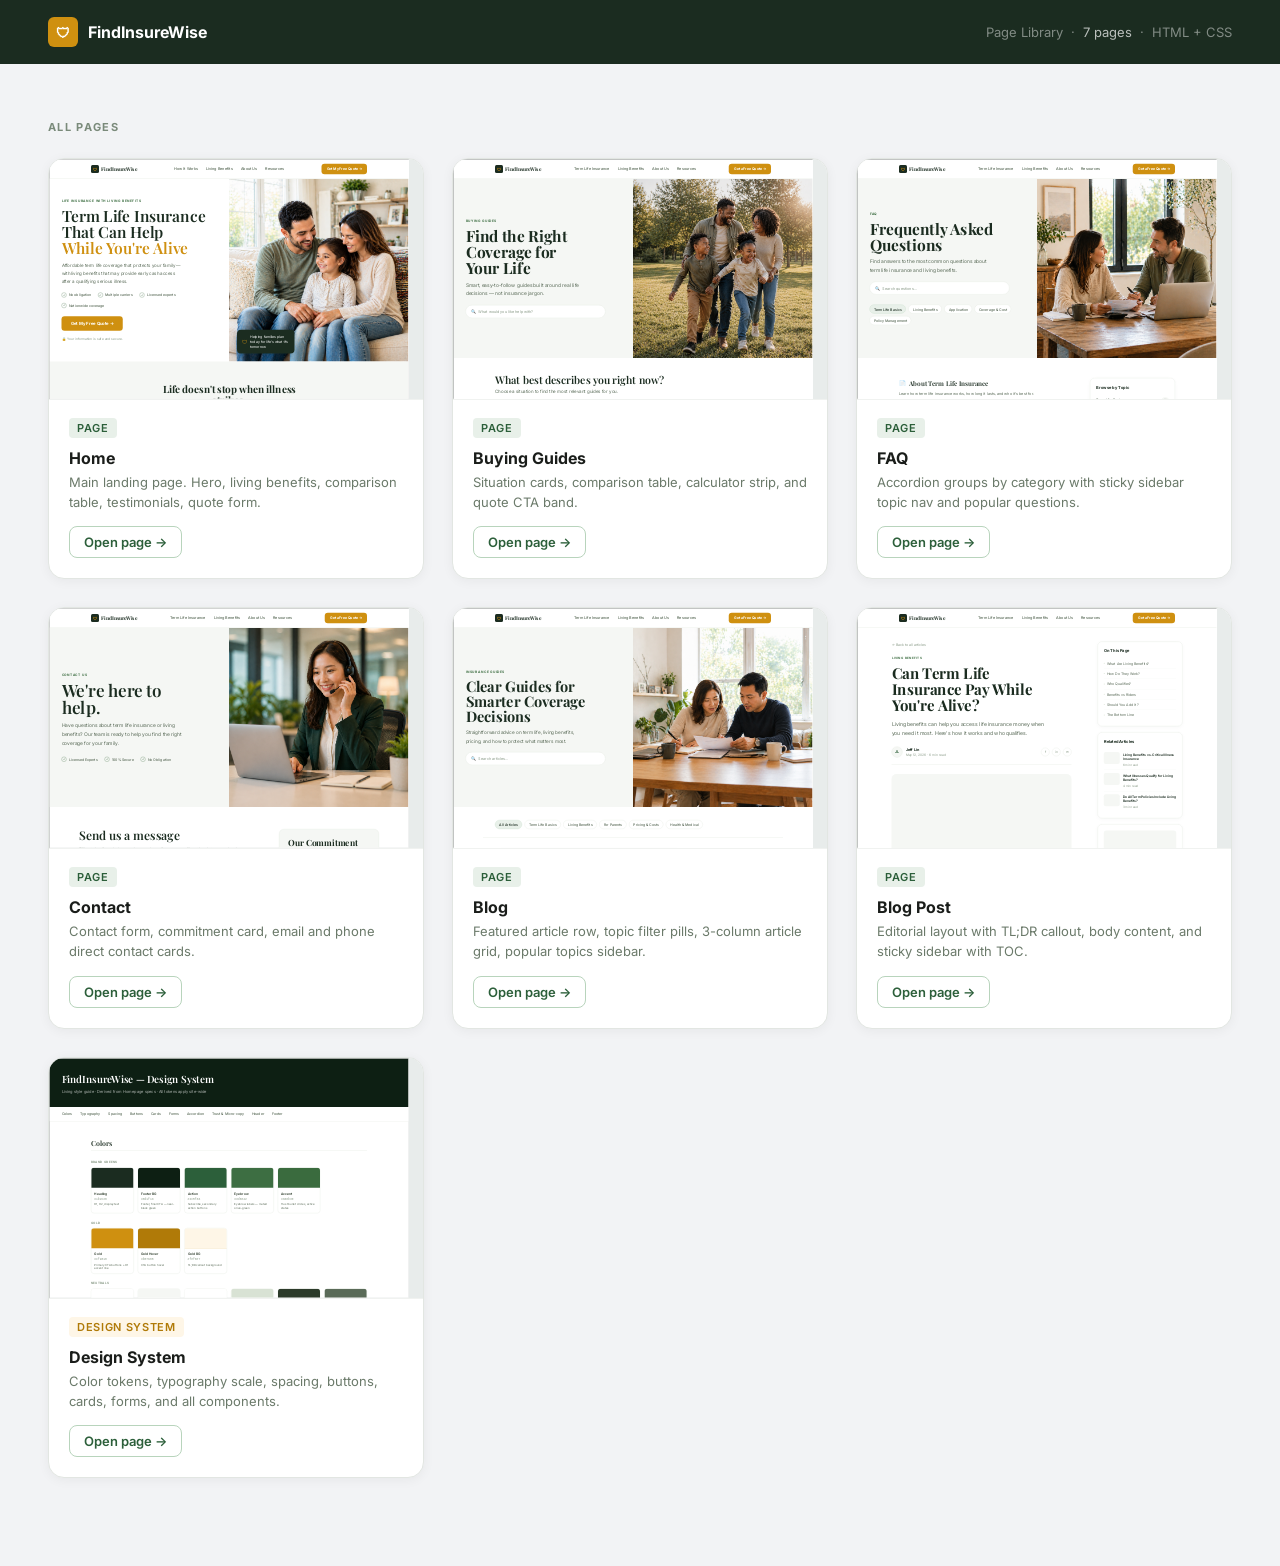
==== index.html @ 98061416 "Add HTML pages, portfolio index, and reorganize repo structure - Add 6 HTML pages (home, contact, fa" ====
<!DOCTYPE html>
<html lang="en">
<head>
  <meta charset="UTF-8" />
  <meta name="viewport" content="width=device-width, initial-scale=1.0" />
  <title>FindInsureWise — Page Library</title>
  <link rel="preconnect" href="https://fonts.googleapis.com" />
  <link href="https://fonts.googleapis.com/css2?family=Inter:wght@400;500;600;700&display=swap" rel="stylesheet" />
  <style>
    *, *::before, *::after { box-sizing: border-box; margin: 0; padding: 0; }
    body {
      font-family: "Inter", system-ui, sans-serif;
      background: #f2f3f5;
      color: #1a1d1a;
      min-height: 100vh;
      -webkit-font-smoothing: antialiased;
    }
    a { color: inherit; text-decoration: none; }

    /* ── Top bar ── */
    .topbar {
      background: #1b2c20;
      color: #fff;
      padding: 0 48px;
      height: 64px;
      display: flex;
      align-items: center;
      justify-content: space-between;
      position: sticky;
      top: 0;
      z-index: 100;
    }
    .topbar-brand {
      display: flex;
      align-items: center;
      gap: 10px;
      font-weight: 700;
      font-size: 16px;
    }
    .topbar-icon {
      width: 30px; height: 30px;
      background: #cf9010;
      border-radius: 6px;
      display: flex; align-items: center; justify-content: center;
      font-size: 14px;
    }
    .topbar-meta {
      font-size: 13px;
      color: rgba(255,255,255,0.45);
    }
    .topbar-meta span {
      color: rgba(255,255,255,0.7);
    }

    /* ── Page content ── */
    .content {
      max-width: 1280px;
      margin: 0 auto;
      padding: 56px 48px 88px;
    }
    .section-label {
      font-size: 11px;
      font-weight: 700;
      letter-spacing: 0.12em;
      text-transform: uppercase;
      color: #7a8a7a;
      margin-bottom: 24px;
    }

    /* ── Card grid ── */
    .grid {
      display: grid;
      grid-template-columns: repeat(3, 1fr);
      gap: 28px;
    }

    /* ── Page card ── */
    .page-card {
      background: #fff;
      border-radius: 16px;
      overflow: hidden;
      border: 1px solid #e2e6e2;
      box-shadow: 0 2px 12px rgba(0,0,0,0.05);
      transition: box-shadow 0.2s, transform 0.2s;
    }
    .page-card:hover {
      box-shadow: 0 8px 28px rgba(0,0,0,0.10);
      transform: translateY(-2px);
    }

    /* ── iframe preview ── */
    .preview-link {
      display: block;
      position: relative;
      overflow: hidden;
      background: #e8eceb;
      height: 240px;
      cursor: pointer;
    }
    .preview-link::after {
      content: 'Open →';
      position: absolute;
      inset: 0;
      display: flex;
      align-items: center;
      justify-content: center;
      background: rgba(27, 44, 32, 0);
      color: #fff;
      font-size: 15px;
      font-weight: 600;
      opacity: 0;
      transition: opacity 0.2s, background 0.2s;
    }
    .preview-link:hover::after {
      opacity: 1;
      background: rgba(27, 44, 32, 0.55);
    }
    .iframe-scaler {
      width: 1440px;
      height: 960px;
      transform: scale(0.25);
      transform-origin: top left;
      pointer-events: none;
    }

    /* ── Card footer ── */
    .card-footer {
      padding: 18px 20px 20px;
      border-top: 1px solid #f0f2f0;
    }
    .card-tags {
      display: flex;
      gap: 6px;
      margin-bottom: 10px;
      flex-wrap: wrap;
    }
    .tag {
      font-size: 11px;
      font-weight: 600;
      letter-spacing: 0.06em;
      text-transform: uppercase;
      padding: 3px 8px;
      border-radius: 4px;
    }
    .tag-page   { background: #e8f0e9; color: #2c5f3a; }
    .tag-system { background: #fef6e7; color: #b07a08; }

    .card-title {
      font-size: 16px;
      font-weight: 700;
      color: #1a1d1a;
      margin-bottom: 4px;
    }
    .card-desc {
      font-size: 13px;
      color: #6b7a6a;
      line-height: 1.55;
      margin-bottom: 14px;
    }
    .card-link {
      display: inline-flex;
      align-items: center;
      gap: 5px;
      font-size: 13px;
      font-weight: 600;
      color: #2c5f3a;
      padding: 7px 14px;
      border: 1.5px solid #b8d4bc;
      border-radius: 8px;
      transition: background 0.15s, border-color 0.15s;
    }
    .card-link:hover {
      background: #e8f0e9;
      border-color: #2c5f3a;
    }
  </style>
</head>
<body>

<!-- ── Top bar ── -->
<header class="topbar">
  <div class="topbar-brand">
    <div class="topbar-icon">🛡</div>
    FindInsureWise
  </div>
  <div class="topbar-meta">Page Library &nbsp;·&nbsp; <span>7 pages</span> &nbsp;·&nbsp; HTML + CSS</div>
</header>

<!-- ── Grid ── -->
<main class="content">
  <div class="section-label">All pages</div>
  <div class="grid">

    <!-- Home -->
    <div class="page-card">
      <a class="preview-link" href="pages/home.html" target="_blank">
        <iframe class="iframe-scaler" src="pages/home.html" scrolling="no" tabindex="-1"></iframe>
      </a>
      <div class="card-footer">
        <div class="card-tags"><span class="tag tag-page">Page</span></div>
        <div class="card-title">Home</div>
        <div class="card-desc">Main landing page. Hero, living benefits, comparison table, testimonials, quote form.</div>
        <a class="card-link" href="pages/home.html" target="_blank">Open page →</a>
      </div>
    </div>

    <!-- Buying Guides -->
    <div class="page-card">
      <a class="preview-link" href="pages/buying-guides.html" target="_blank">
        <iframe class="iframe-scaler" src="pages/buying-guides.html" scrolling="no" tabindex="-1"></iframe>
      </a>
      <div class="card-footer">
        <div class="card-tags"><span class="tag tag-page">Page</span></div>
        <div class="card-title">Buying Guides</div>
        <div class="card-desc">Situation cards, comparison table, calculator strip, and quote CTA band.</div>
        <a class="card-link" href="pages/buying-guides.html" target="_blank">Open page →</a>
      </div>
    </div>

    <!-- FAQ -->
    <div class="page-card">
      <a class="preview-link" href="pages/faq.html" target="_blank">
        <iframe class="iframe-scaler" src="pages/faq.html" scrolling="no" tabindex="-1"></iframe>
      </a>
      <div class="card-footer">
        <div class="card-tags"><span class="tag tag-page">Page</span></div>
        <div class="card-title">FAQ</div>
        <div class="card-desc">Accordion groups by category with sticky sidebar topic nav and popular questions.</div>
        <a class="card-link" href="pages/faq.html" target="_blank">Open page →</a>
      </div>
    </div>

    <!-- Contact -->
    <div class="page-card">
      <a class="preview-link" href="pages/contact.html" target="_blank">
        <iframe class="iframe-scaler" src="pages/contact.html" scrolling="no" tabindex="-1"></iframe>
      </a>
      <div class="card-footer">
        <div class="card-tags"><span class="tag tag-page">Page</span></div>
        <div class="card-title">Contact</div>
        <div class="card-desc">Contact form, commitment card, email and phone direct contact cards.</div>
        <a class="card-link" href="pages/contact.html" target="_blank">Open page →</a>
      </div>
    </div>

    <!-- Blog Landing -->
    <div class="page-card">
      <a class="preview-link" href="pages/blog-landing.html" target="_blank">
        <iframe class="iframe-scaler" src="pages/blog-landing.html" scrolling="no" tabindex="-1"></iframe>
      </a>
      <div class="card-footer">
        <div class="card-tags"><span class="tag tag-page">Page</span></div>
        <div class="card-title">Blog</div>
        <div class="card-desc">Featured article row, topic filter pills, 3-column article grid, popular topics sidebar.</div>
        <a class="card-link" href="pages/blog-landing.html" target="_blank">Open page →</a>
      </div>
    </div>

    <!-- Blog Post -->
    <div class="page-card">
      <a class="preview-link" href="pages/blog-post.html" target="_blank">
        <iframe class="iframe-scaler" src="pages/blog-post.html" scrolling="no" tabindex="-1"></iframe>
      </a>
      <div class="card-footer">
        <div class="card-tags"><span class="tag tag-page">Page</span></div>
        <div class="card-title">Blog Post</div>
        <div class="card-desc">Editorial layout with TL;DR callout, body content, and sticky sidebar with TOC.</div>
        <a class="card-link" href="pages/blog-post.html" target="_blank">Open page →</a>
      </div>
    </div>

    <!-- Design System -->
    <div class="page-card">
      <a class="preview-link" href="design-system/design-system.html" target="_blank">
        <iframe class="iframe-scaler" src="design-system/design-system.html" scrolling="no" tabindex="-1"></iframe>
      </a>
      <div class="card-footer">
        <div class="card-tags"><span class="tag tag-system">Design System</span></div>
        <div class="card-title">Design System</div>
        <div class="card-desc">Color tokens, typography scale, spacing, buttons, cards, forms, and all components.</div>
        <a class="card-link" href="design-system/design-system.html" target="_blank">Open page →</a>
      </div>
    </div>

  </div>
</main>

</body>
</html>
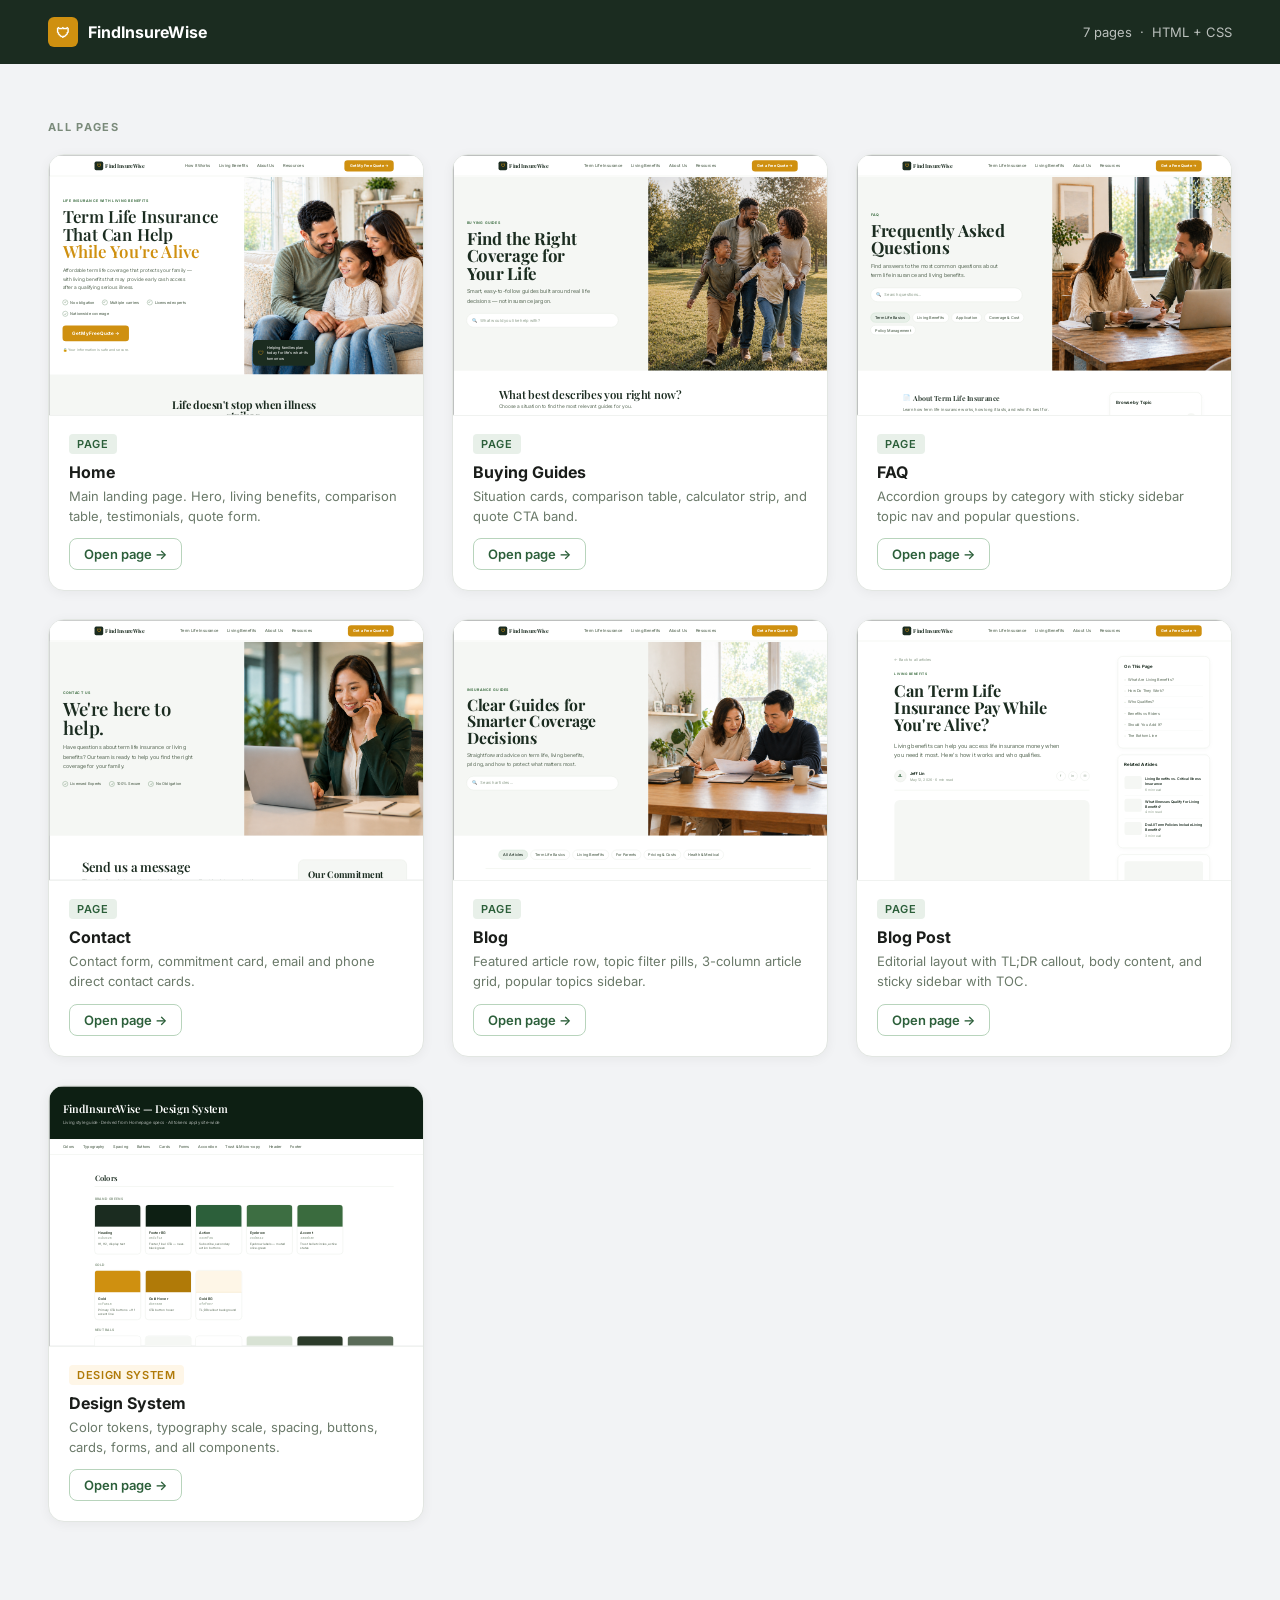
==== commit 7b6a326a: "Make portfolio index responsive and mobile-friendly - Mobile-first grid: 1-col → 2-col (540px) → 3-c" ====
--- a/index.html
+++ b/index.html
@@ -21,82 +21,144 @@
     .topbar {
       background: #1b2c20;
       color: #fff;
-      padding: 0 48px;
-      height: 64px;
+      padding: 0 20px;
+      height: 56px;
       display: flex;
       align-items: center;
       justify-content: space-between;
       position: sticky;
       top: 0;
       z-index: 100;
+      gap: 12px;
     }
     .topbar-brand {
       display: flex;
       align-items: center;
-      gap: 10px;
+      gap: 8px;
       font-weight: 700;
-      font-size: 16px;
+      font-size: 15px;
+      flex-shrink: 0;
     }
     .topbar-icon {
-      width: 30px; height: 30px;
+      width: 28px; height: 28px;
       background: #cf9010;
       border-radius: 6px;
       display: flex; align-items: center; justify-content: center;
-      font-size: 14px;
+      font-size: 13px;
+      flex-shrink: 0;
     }
     .topbar-meta {
-      font-size: 13px;
+      font-size: 12px;
       color: rgba(255,255,255,0.45);
-    }
-    .topbar-meta span {
-      color: rgba(255,255,255,0.7);
+      white-space: nowrap;
+      overflow: hidden;
+      text-overflow: ellipsis;
+    }
+    .topbar-meta span { color: rgba(255,255,255,0.7); }
+    .topbar-meta .sep { display: none; }
+
+    @media (min-width: 480px) {
+      .topbar-meta .sep { display: inline; }
+    }
+
+    @media (min-width: 640px) {
+      .topbar { padding: 0 32px; height: 60px; }
+      .topbar-brand { font-size: 16px; gap: 10px; }
+      .topbar-icon { width: 30px; height: 30px; font-size: 14px; }
+      .topbar-meta { font-size: 13px; }
+    }
+
+    @media (min-width: 1024px) {
+      .topbar { padding: 0 48px; height: 64px; }
     }
 
     /* ── Page content ── */
     .content {
       max-width: 1280px;
       margin: 0 auto;
-      padding: 56px 48px 88px;
-    }
+      padding: 32px 16px 56px;
+    }
+    @media (min-width: 480px)  { .content { padding: 36px 20px 64px; } }
+    @media (min-width: 640px)  { .content { padding: 44px 32px 72px; } }
+    @media (min-width: 1024px) { .content { padding: 56px 48px 88px; } }
+
     .section-label {
       font-size: 11px;
       font-weight: 700;
       letter-spacing: 0.12em;
       text-transform: uppercase;
       color: #7a8a7a;
-      margin-bottom: 24px;
-    }
-
-    /* ── Card grid ── */
+      margin-bottom: 20px;
+    }
+
+    /* ── Card grid — mobile-first ── */
     .grid {
       display: grid;
-      grid-template-columns: repeat(3, 1fr);
-      gap: 28px;
-    }
+      grid-template-columns: 1fr;
+      gap: 16px;
+    }
+    @media (min-width: 540px)  { .grid { grid-template-columns: repeat(2, 1fr); gap: 20px; } }
+    @media (min-width: 1024px) { .grid { grid-template-columns: repeat(3, 1fr); gap: 28px; } }
 
     /* ── Page card ── */
     .page-card {
       background: #fff;
-      border-radius: 16px;
+      border-radius: 14px;
       overflow: hidden;
       border: 1px solid #e2e6e2;
       box-shadow: 0 2px 12px rgba(0,0,0,0.05);
       transition: box-shadow 0.2s, transform 0.2s;
     }
+    @media (min-width: 640px) { .page-card { border-radius: 16px; } }
     .page-card:hover {
       box-shadow: 0 8px 28px rgba(0,0,0,0.10);
       transform: translateY(-2px);
     }
 
-    /* ── iframe preview ── */
+    /* ── iframe preview ──
+       iframe is fixed at 1440×960; CSS transform scales it down to fit
+       wrapper clips to the scaled height and uses overflow:hidden.
+       Scale values are tuned per breakpoint to fill card width.
+    ── */
     .preview-link {
       display: block;
       position: relative;
       overflow: hidden;
       background: #e8eceb;
-      height: 240px;
+      /* mobile: ~(375-32)px card = 343px  →  scale ≈ 343/1440 = 0.238 → height = 960×0.238 = 228px */
+      height: 228px;
       cursor: pointer;
     }
+    .iframe-scaler {
+      width: 1440px;
+      height: 960px;
+      transform: scale(0.238);
+      transform-origin: top left;
+      pointer-events: none;
+    }
+
+    /* 2-col tablet: ~(540-40-20)/2 = 240px → scale 240/1440 = 0.167 → height 160px
+       but at 768px: ~(768-64-20)/2 = 342px → scale 0.238 → height 228px
+       Use a middle value that works across the range */
+    @media (min-width: 540px) {
+      .preview-link  { height: 190px; }
+      .iframe-scaler { transform: scale(0.198); }
+    }
+    @media (min-width: 700px) {
+      .preview-link  { height: 220px; }
+      .iframe-scaler { transform: scale(0.229); }
+    }
+
+    /* 3-col desktop: ~(1280-96-56)/3 = 376px → scale 376/1440 = 0.261 → height 251px */
+    @media (min-width: 1024px) {
+      .preview-link  { height: 251px; }
+      .iframe-scaler { transform: scale(0.261); }
+    }
+    @media (min-width: 1200px) {
+      .preview-link  { height: 260px; }
+      .iframe-scaler { transform: scale(0.271); }
+    }
+
     .preview-link::after {
       content: 'Open →';
       position: absolute;
@@ -115,23 +177,18 @@
       opacity: 1;
       background: rgba(27, 44, 32, 0.55);
     }
-    .iframe-scaler {
-      width: 1440px;
-      height: 960px;
-      transform: scale(0.25);
-      transform-origin: top left;
-      pointer-events: none;
-    }
 
     /* ── Card footer ── */
     .card-footer {
-      padding: 18px 20px 20px;
+      padding: 14px 16px 16px;
       border-top: 1px solid #f0f2f0;
     }
+    @media (min-width: 640px) { .card-footer { padding: 18px 20px 20px; } }
+
     .card-tags {
       display: flex;
       gap: 6px;
-      margin-bottom: 10px;
+      margin-bottom: 8px;
       flex-wrap: wrap;
     }
     .tag {
@@ -146,16 +203,18 @@
     .tag-system { background: #fef6e7; color: #b07a08; }
 
     .card-title {
-      font-size: 16px;
+      font-size: 15px;
       font-weight: 700;
       color: #1a1d1a;
       margin-bottom: 4px;
     }
+    @media (min-width: 640px) { .card-title { font-size: 16px; } }
+
     .card-desc {
       font-size: 13px;
       color: #6b7a6a;
       line-height: 1.55;
-      margin-bottom: 14px;
+      margin-bottom: 12px;
     }
     .card-link {
       display: inline-flex;
@@ -183,7 +242,7 @@
     <div class="topbar-icon">🛡</div>
     FindInsureWise
   </div>
-  <div class="topbar-meta">Page Library &nbsp;·&nbsp; <span>7 pages</span> &nbsp;·&nbsp; HTML + CSS</div>
+  <div class="topbar-meta"><span>7 pages</span><span class="sep"> &nbsp;·&nbsp; HTML + CSS</span></div>
 </header>
 
 <!-- ── Grid ── -->
@@ -194,7 +253,7 @@
     <!-- Home -->
     <div class="page-card">
       <a class="preview-link" href="pages/home.html" target="_blank">
-        <iframe class="iframe-scaler" src="pages/home.html" scrolling="no" tabindex="-1"></iframe>
+        <iframe class="iframe-scaler" loading="lazy" src="pages/home.html" scrolling="no" tabindex="-1"></iframe>
       </a>
       <div class="card-footer">
         <div class="card-tags"><span class="tag tag-page">Page</span></div>
@@ -207,7 +266,7 @@
     <!-- Buying Guides -->
     <div class="page-card">
       <a class="preview-link" href="pages/buying-guides.html" target="_blank">
-        <iframe class="iframe-scaler" src="pages/buying-guides.html" scrolling="no" tabindex="-1"></iframe>
+        <iframe class="iframe-scaler" loading="lazy" src="pages/buying-guides.html" scrolling="no" tabindex="-1"></iframe>
       </a>
       <div class="card-footer">
         <div class="card-tags"><span class="tag tag-page">Page</span></div>
@@ -220,7 +279,7 @@
     <!-- FAQ -->
     <div class="page-card">
       <a class="preview-link" href="pages/faq.html" target="_blank">
-        <iframe class="iframe-scaler" src="pages/faq.html" scrolling="no" tabindex="-1"></iframe>
+        <iframe class="iframe-scaler" loading="lazy" src="pages/faq.html" scrolling="no" tabindex="-1"></iframe>
       </a>
       <div class="card-footer">
         <div class="card-tags"><span class="tag tag-page">Page</span></div>
@@ -233,7 +292,7 @@
     <!-- Contact -->
     <div class="page-card">
       <a class="preview-link" href="pages/contact.html" target="_blank">
-        <iframe class="iframe-scaler" src="pages/contact.html" scrolling="no" tabindex="-1"></iframe>
+        <iframe class="iframe-scaler" loading="lazy" src="pages/contact.html" scrolling="no" tabindex="-1"></iframe>
       </a>
       <div class="card-footer">
         <div class="card-tags"><span class="tag tag-page">Page</span></div>
@@ -246,7 +305,7 @@
     <!-- Blog Landing -->
     <div class="page-card">
       <a class="preview-link" href="pages/blog-landing.html" target="_blank">
-        <iframe class="iframe-scaler" src="pages/blog-landing.html" scrolling="no" tabindex="-1"></iframe>
+        <iframe class="iframe-scaler" loading="lazy" src="pages/blog-landing.html" scrolling="no" tabindex="-1"></iframe>
       </a>
       <div class="card-footer">
         <div class="card-tags"><span class="tag tag-page">Page</span></div>
@@ -259,7 +318,7 @@
     <!-- Blog Post -->
     <div class="page-card">
       <a class="preview-link" href="pages/blog-post.html" target="_blank">
-        <iframe class="iframe-scaler" src="pages/blog-post.html" scrolling="no" tabindex="-1"></iframe>
+        <iframe class="iframe-scaler" loading="lazy" src="pages/blog-post.html" scrolling="no" tabindex="-1"></iframe>
       </a>
       <div class="card-footer">
         <div class="card-tags"><span class="tag tag-page">Page</span></div>
@@ -272,7 +331,7 @@
     <!-- Design System -->
     <div class="page-card">
       <a class="preview-link" href="design-system/design-system.html" target="_blank">
-        <iframe class="iframe-scaler" src="design-system/design-system.html" scrolling="no" tabindex="-1"></iframe>
+        <iframe class="iframe-scaler" loading="lazy" src="design-system/design-system.html" scrolling="no" tabindex="-1"></iframe>
       </a>
       <div class="card-footer">
         <div class="card-tags"><span class="tag tag-system">Design System</span></div>
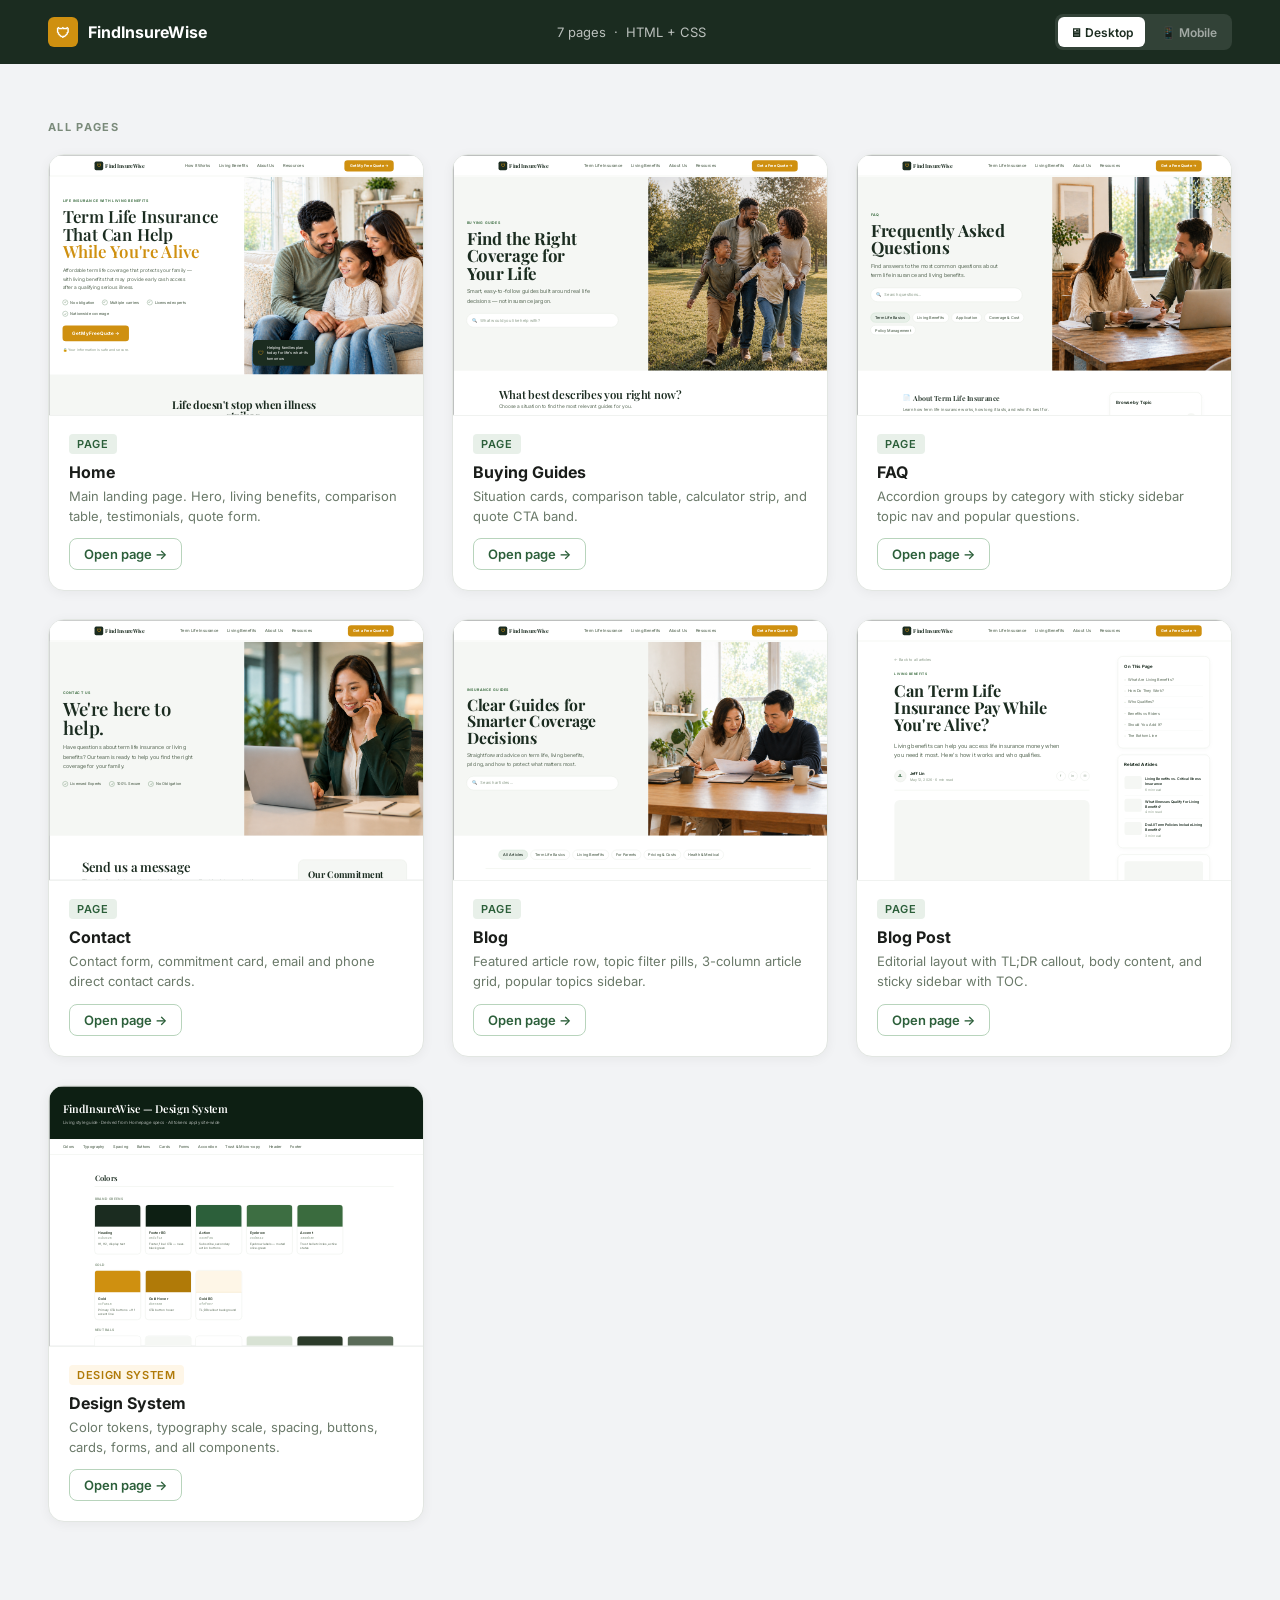
==== commit 2fdde277: "Add mobile responsive layouts and portfolio Desktop/Mobile toggle - shared.css: add @media (max-widt" ====
--- a/index.html
+++ b/index.html
@@ -232,6 +232,56 @@
       background: #e8f0e9;
       border-color: #2c5f3a;
     }
+
+    /* ── View toggle ── */
+    .view-toggle {
+      display: flex;
+      gap: 4px;
+      background: rgba(255,255,255,0.1);
+      border-radius: 8px;
+      padding: 3px;
+      flex-shrink: 0;
+    }
+    .view-btn {
+      height: 30px;
+      padding: 0 12px;
+      border-radius: 6px;
+      border: none;
+      background: transparent;
+      color: rgba(255,255,255,0.55);
+      font-family: "Inter", system-ui, sans-serif;
+      font-size: 12px;
+      font-weight: 600;
+      cursor: pointer;
+      display: flex;
+      align-items: center;
+      gap: 5px;
+      transition: background 0.15s, color 0.15s;
+      white-space: nowrap;
+    }
+    .view-btn.active {
+      background: #fff;
+      color: #1b2c20;
+    }
+
+    /* ── Mobile preview mode ── */
+    /* Phone preview: iframe at 390px, centered, with subtle device border */
+    body.mobile-view .preview-link {
+      height: 400px !important;
+      background: #d4dbd5;
+      display: flex;
+      align-items: flex-start;
+      justify-content: center;
+      padding-top: 20px;
+    }
+    body.mobile-view .iframe-scaler {
+      width: 390px !important;
+      height: 844px !important;
+      transform: scale(0.43) !important;
+      transform-origin: top center !important;
+      border-radius: 10px;
+      box-shadow: 0 0 0 8px #2a2a2a, 0 0 0 10px #1a1a1a;
+    }
   </style>
 </head>
 <body>
@@ -243,6 +293,10 @@
     FindInsureWise
   </div>
   <div class="topbar-meta"><span>7 pages</span><span class="sep"> &nbsp;·&nbsp; HTML + CSS</span></div>
+  <div class="view-toggle">
+    <button class="view-btn active" data-view="desktop">🖥 Desktop</button>
+    <button class="view-btn" data-view="mobile">📱 Mobile</button>
+  </div>
 </header>
 
 <!-- ── Grid ── -->
@@ -344,5 +398,18 @@
   </div>
 </main>
 
+<script>
+  document.querySelectorAll('.view-btn').forEach(btn => {
+    btn.addEventListener('click', () => {
+      document.querySelectorAll('.view-btn').forEach(b => b.classList.remove('active'));
+      btn.classList.add('active');
+      if (btn.dataset.view === 'mobile') {
+        document.body.classList.add('mobile-view');
+      } else {
+        document.body.classList.remove('mobile-view');
+      }
+    });
+  });
+</script>
 </body>
 </html>
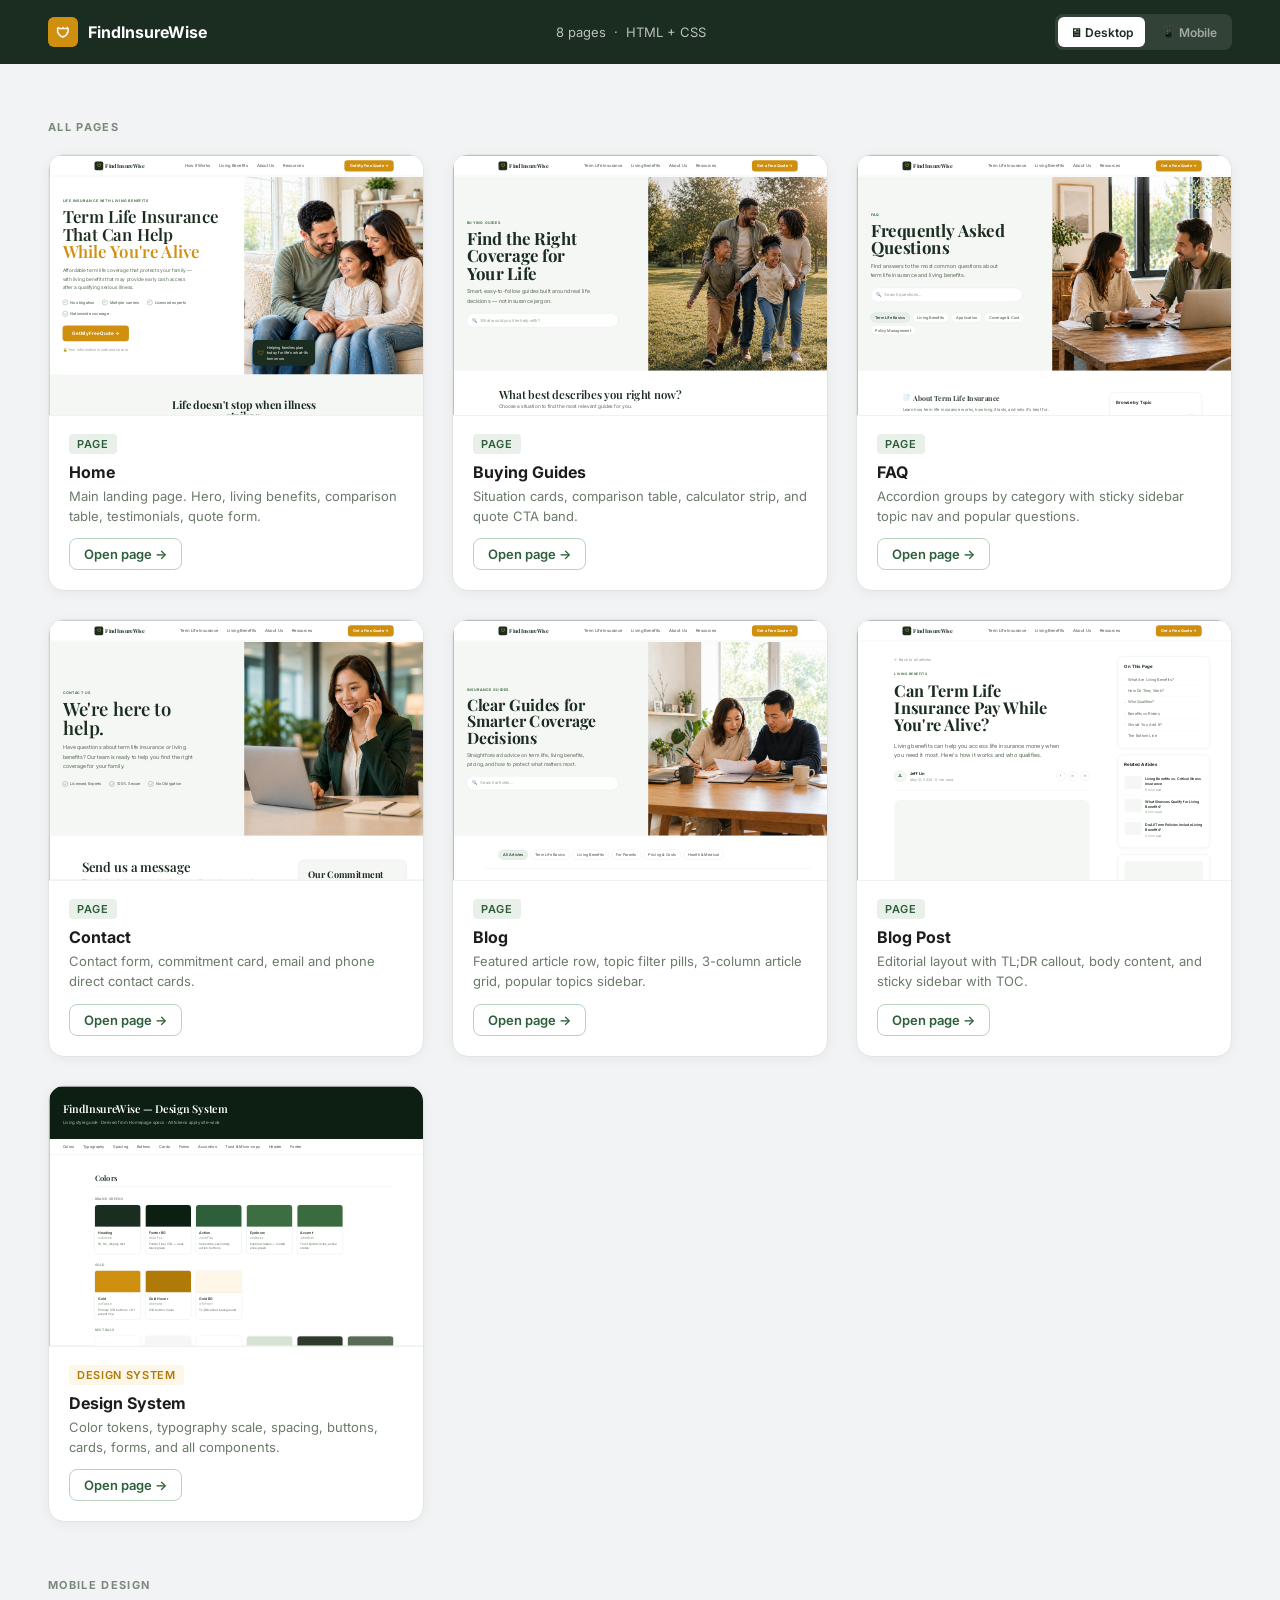
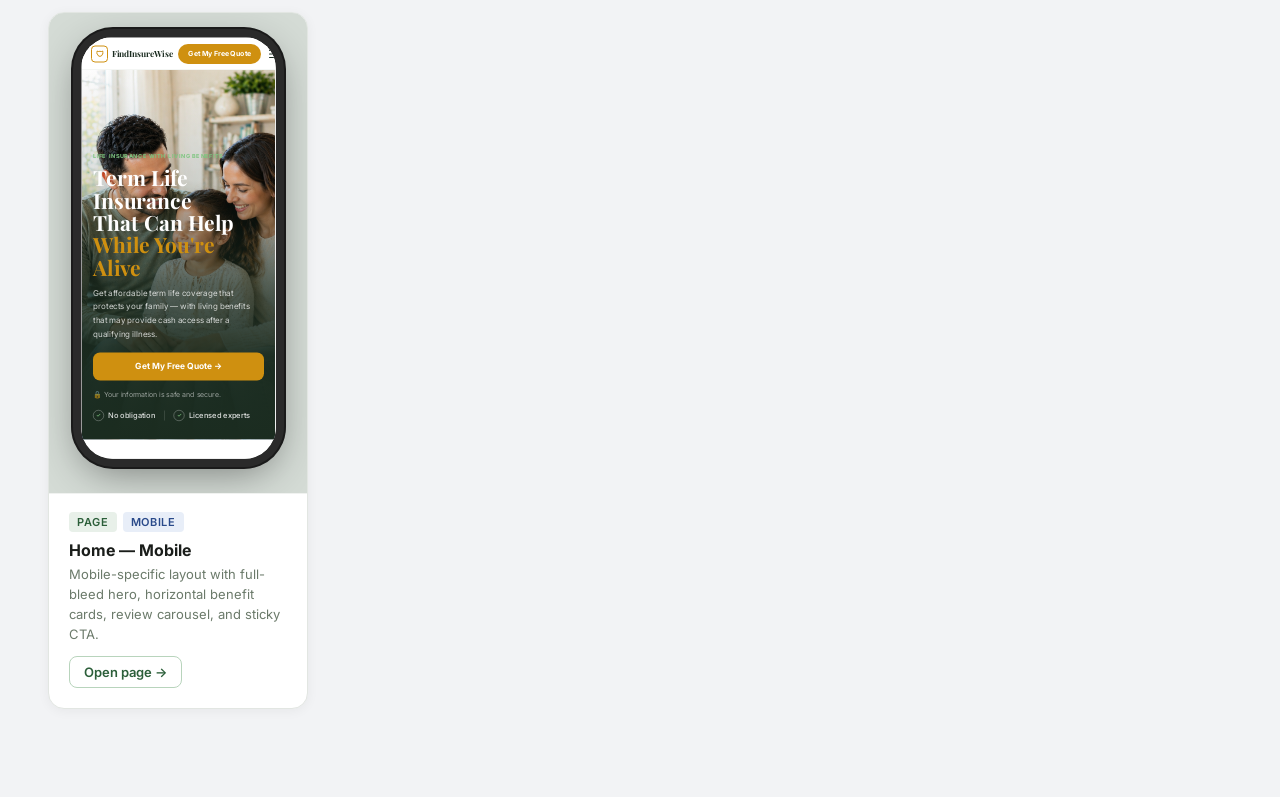
==== commit 5f8c49b5: "Add Mobile Design section to portfolio with home-mobile.html Adds a standalone mobile home page (pag" ====
--- a/index.html
+++ b/index.html
@@ -264,6 +264,39 @@
       color: #1b2c20;
     }
 
+    /* ── Mobile Design section grid ── */
+    .mobile-design-grid {
+      display: grid;
+      grid-template-columns: repeat(auto-fill, minmax(200px, 260px));
+      gap: 24px;
+    }
+
+    /* Phone-frame card */
+    .mobile-preview {
+      height: 480px !important;
+      background: #d4dbd5;
+      display: flex;
+      align-items: flex-start;
+      justify-content: center;
+      padding-top: 24px;
+    }
+    .phone-frame {
+      position: relative;
+      width: 195px;
+      height: 422px;
+      border-radius: 32px;
+      box-shadow: 0 0 0 8px #2a2a2a, 0 0 0 10px #1a1a1a, 0 12px 40px rgba(0,0,0,0.45);
+      overflow: hidden;
+      flex-shrink: 0;
+    }
+    .mobile-iframe {
+      width: 390px !important;
+      height: 844px !important;
+      transform: scale(0.5) !important;
+      transform-origin: top left !important;
+      pointer-events: none;
+    }
+
     /* ── Mobile preview mode ── */
     /* Phone preview: iframe at 390px, centered, with subtle device border */
     body.mobile-view .preview-link {
@@ -292,7 +325,7 @@
     <div class="topbar-icon">🛡</div>
     FindInsureWise
   </div>
-  <div class="topbar-meta"><span>7 pages</span><span class="sep"> &nbsp;·&nbsp; HTML + CSS</span></div>
+  <div class="topbar-meta"><span>8 pages</span><span class="sep"> &nbsp;·&nbsp; HTML + CSS</span></div>
   <div class="view-toggle">
     <button class="view-btn active" data-view="desktop">🖥 Desktop</button>
     <button class="view-btn" data-view="mobile">📱 Mobile</button>
@@ -392,6 +425,27 @@
         <div class="card-title">Design System</div>
         <div class="card-desc">Color tokens, typography scale, spacing, buttons, cards, forms, and all components.</div>
         <a class="card-link" href="design-system/design-system.html" target="_blank">Open page →</a>
+      </div>
+    </div>
+
+  </div>
+
+  <!-- ── Mobile Design Section ── -->
+  <div class="section-label" style="margin-top: 56px;">Mobile Design</div>
+  <div class="mobile-design-grid">
+
+    <!-- Home Mobile -->
+    <div class="page-card mobile-card">
+      <a class="preview-link mobile-preview" href="pages/home-mobile.html" target="_blank">
+        <div class="phone-frame">
+          <iframe class="iframe-scaler mobile-iframe" loading="lazy" src="pages/home-mobile.html" scrolling="no" tabindex="-1"></iframe>
+        </div>
+      </a>
+      <div class="card-footer">
+        <div class="card-tags"><span class="tag tag-page">Page</span><span class="tag" style="background:#e8eef8;color:#2a4a8a;">Mobile</span></div>
+        <div class="card-title">Home — Mobile</div>
+        <div class="card-desc">Mobile-specific layout with full-bleed hero, horizontal benefit cards, review carousel, and sticky CTA.</div>
+        <a class="card-link" href="pages/home-mobile.html" target="_blank">Open page →</a>
       </div>
     </div>
 
